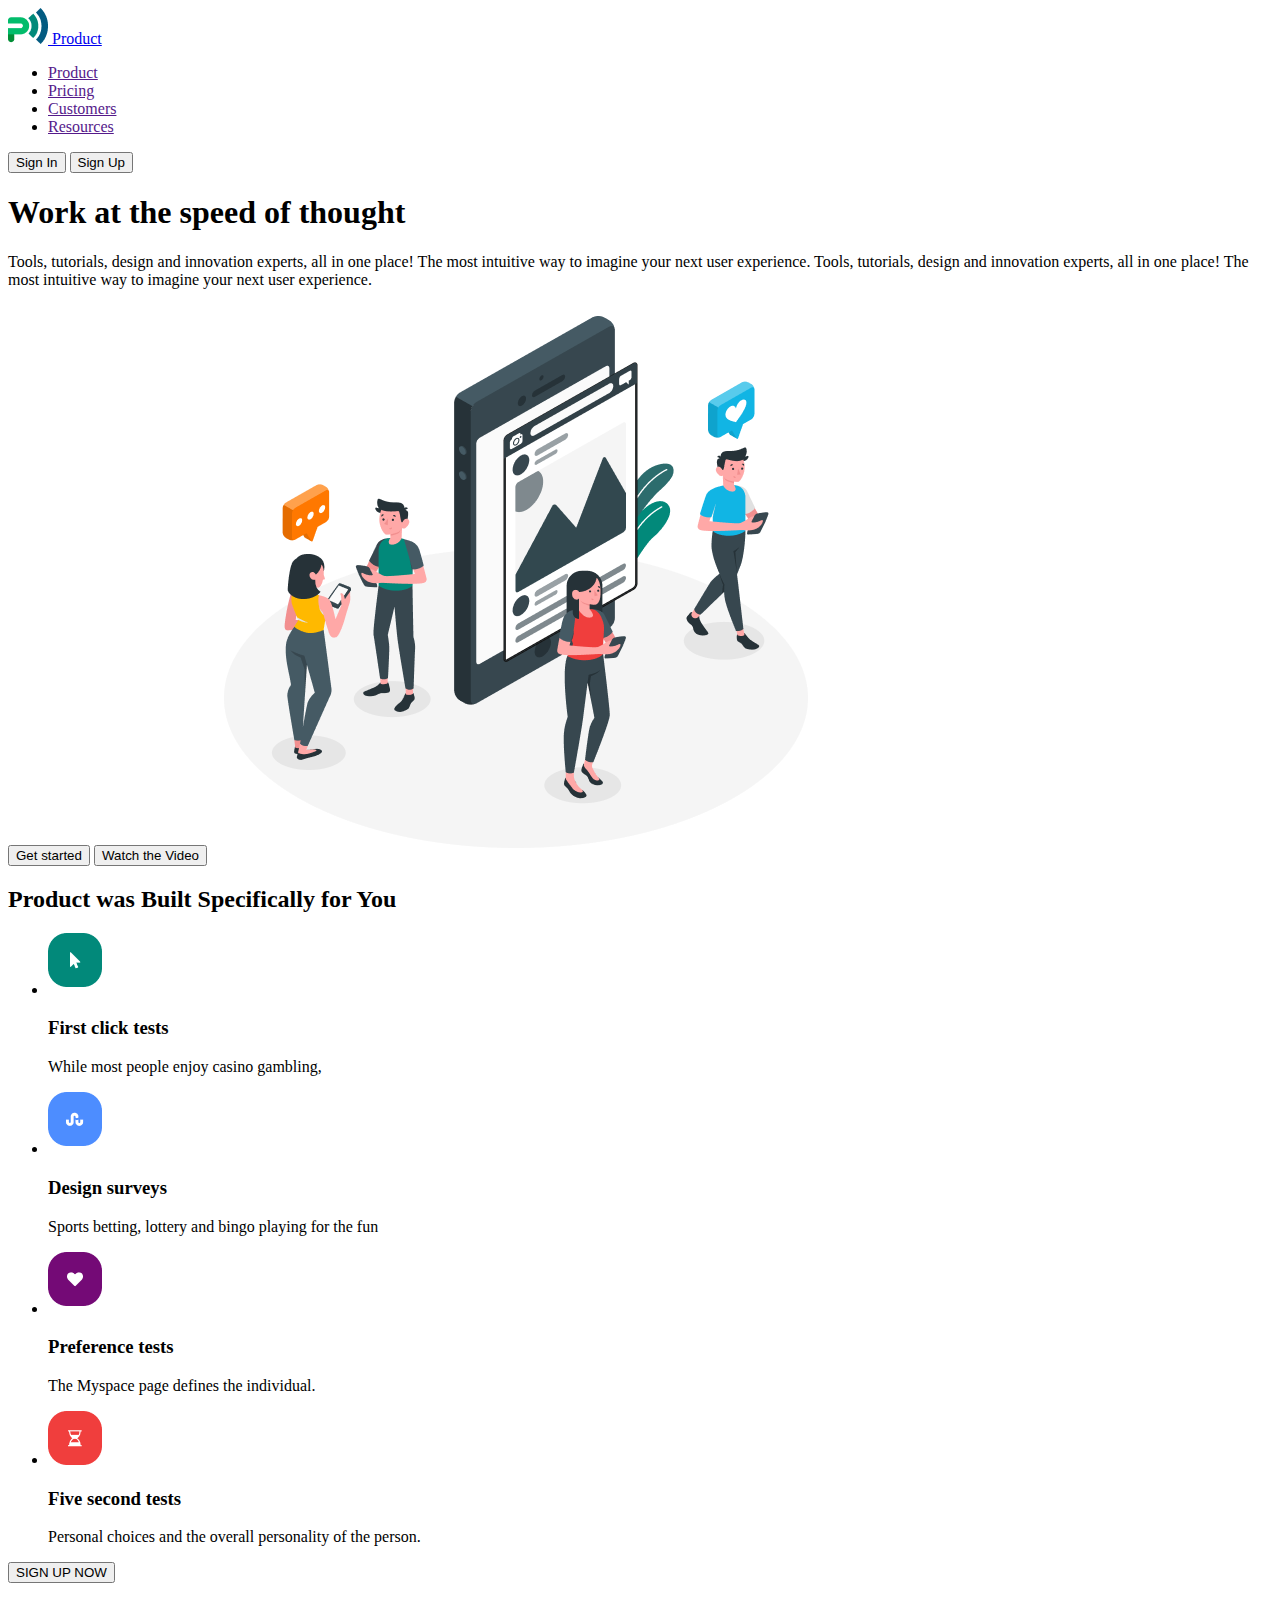
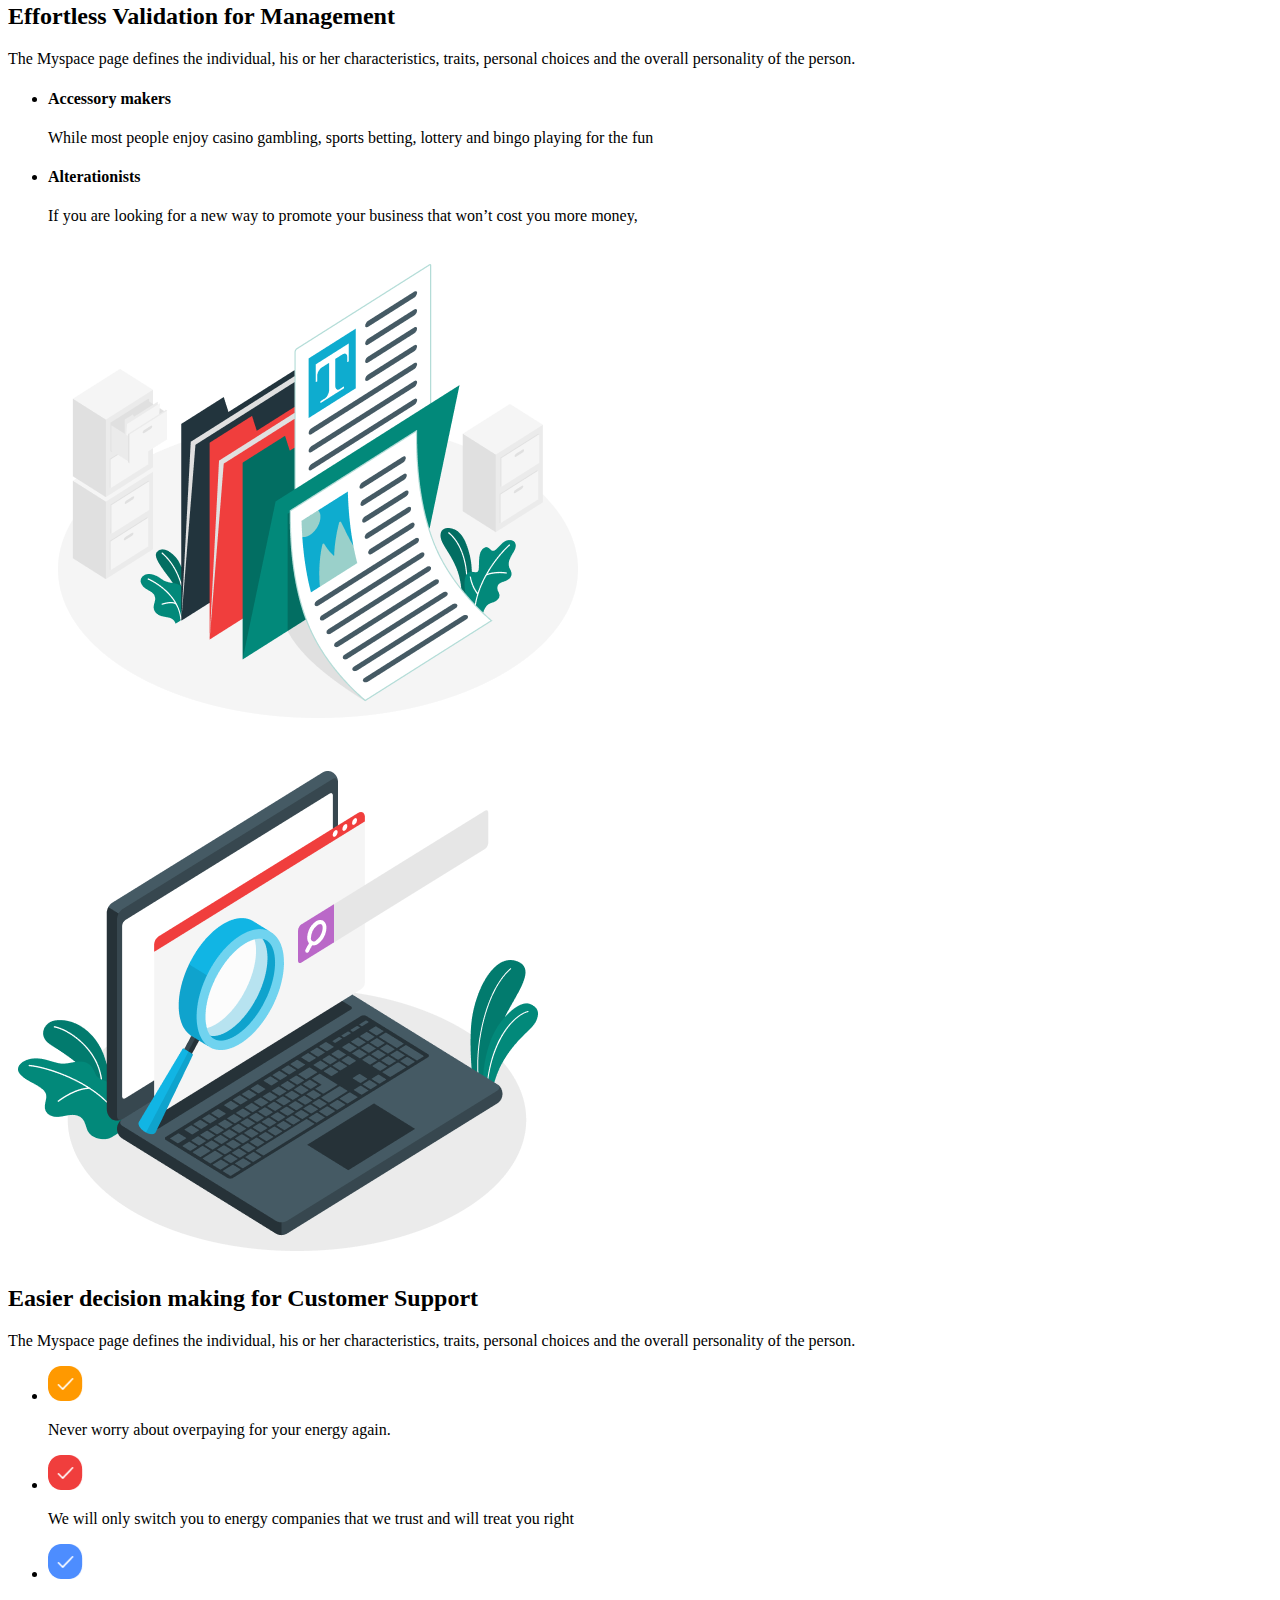
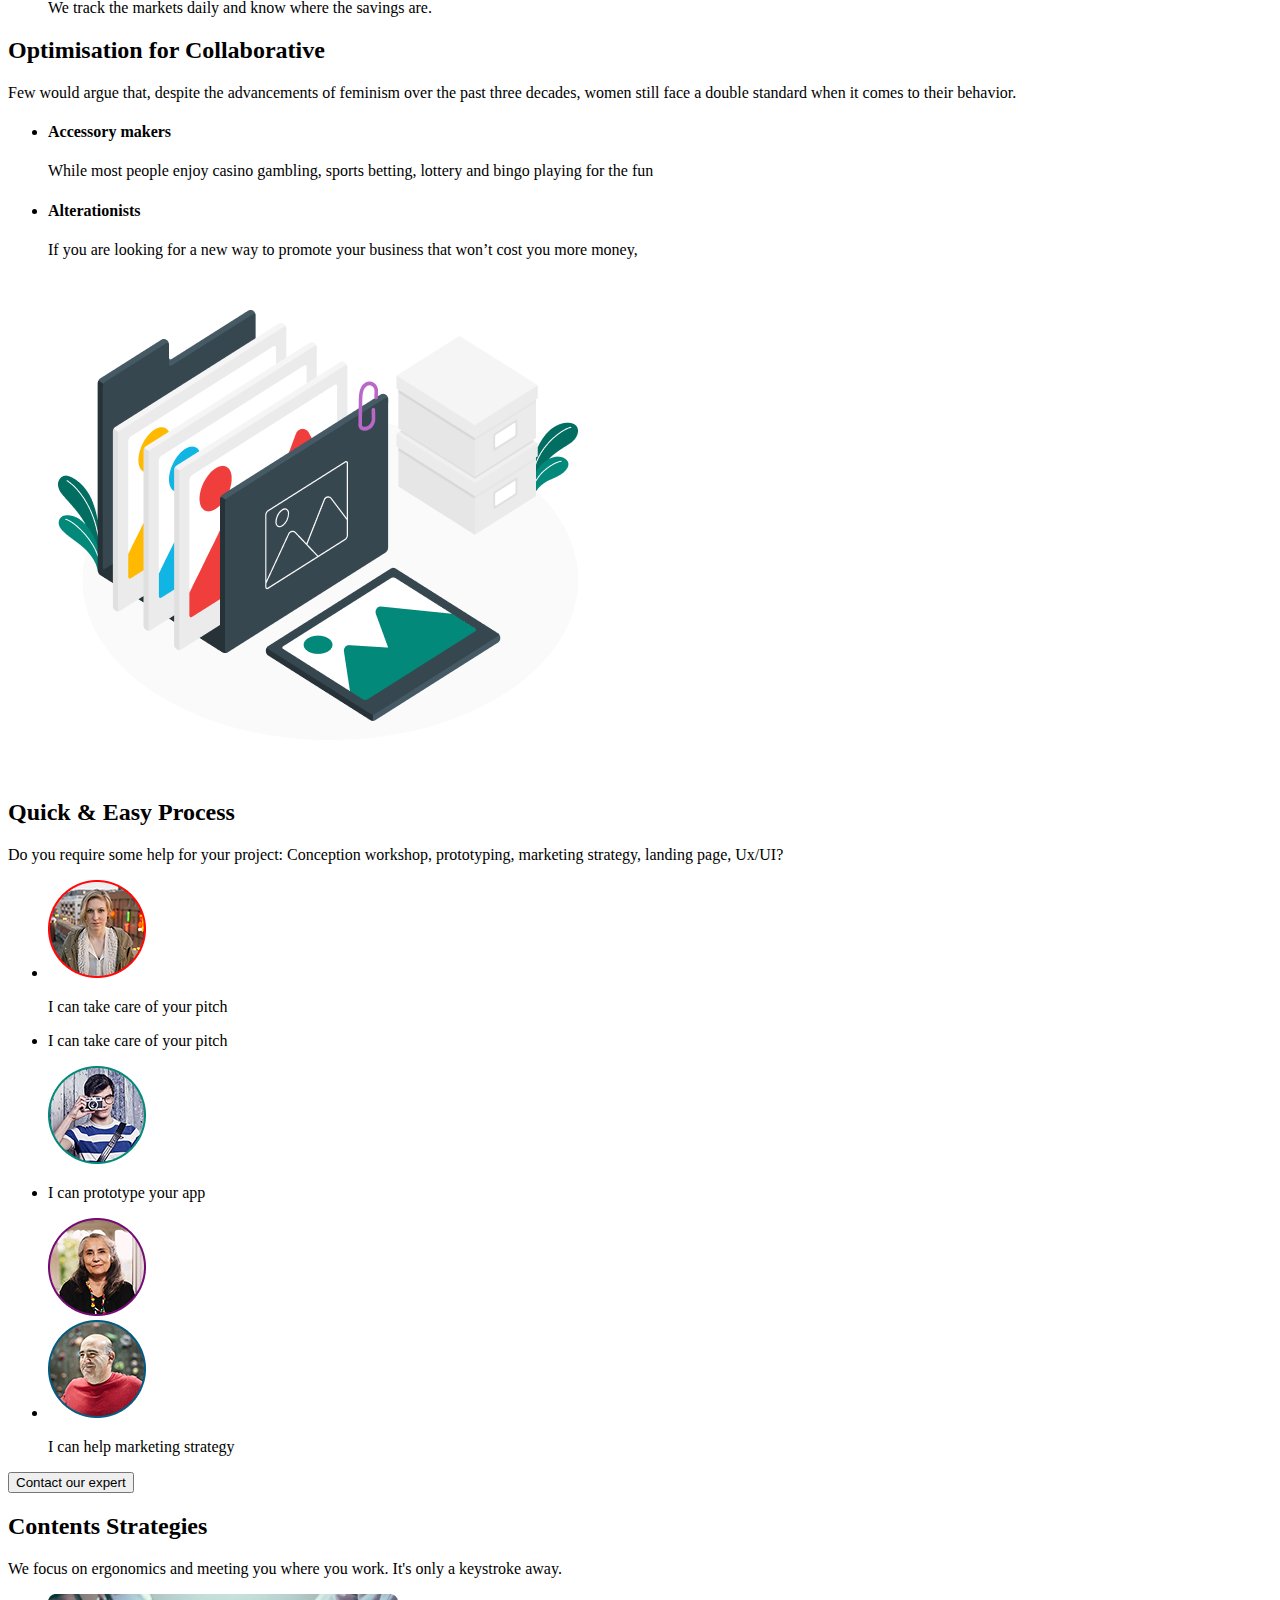
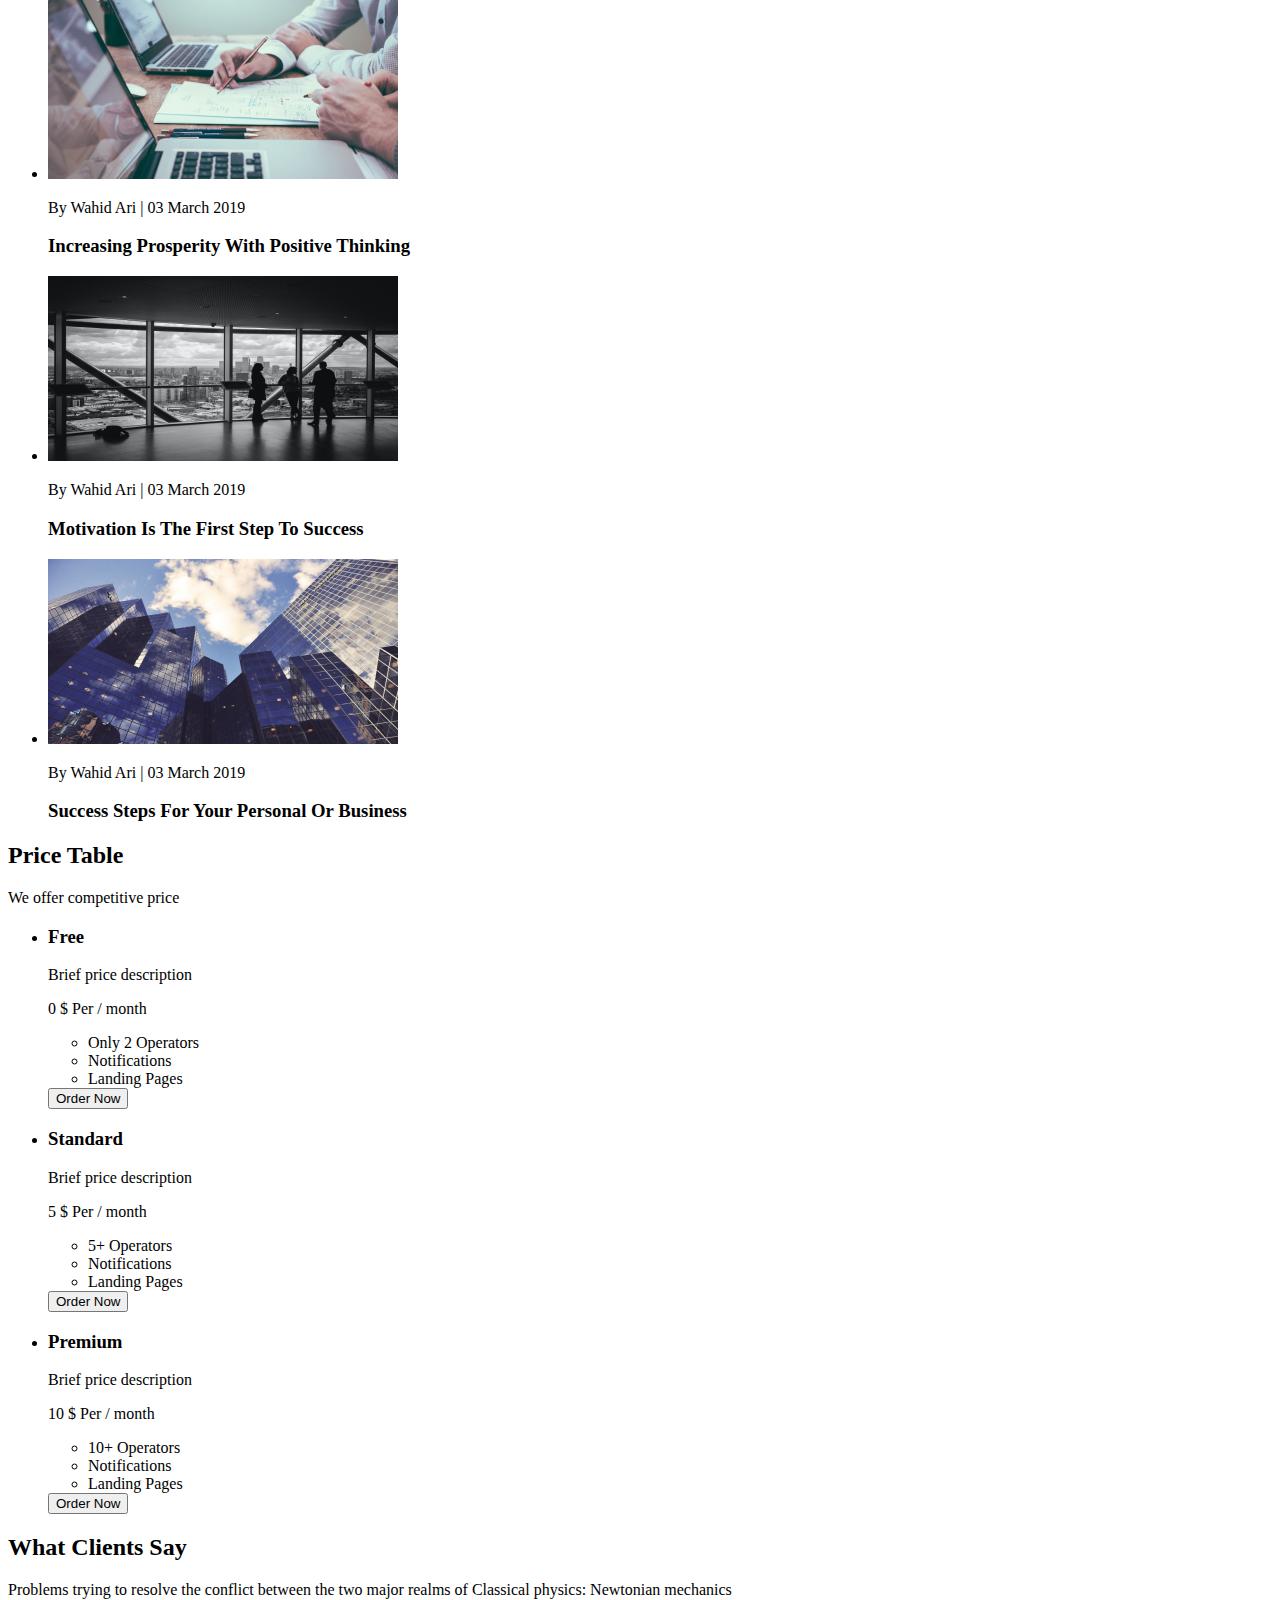
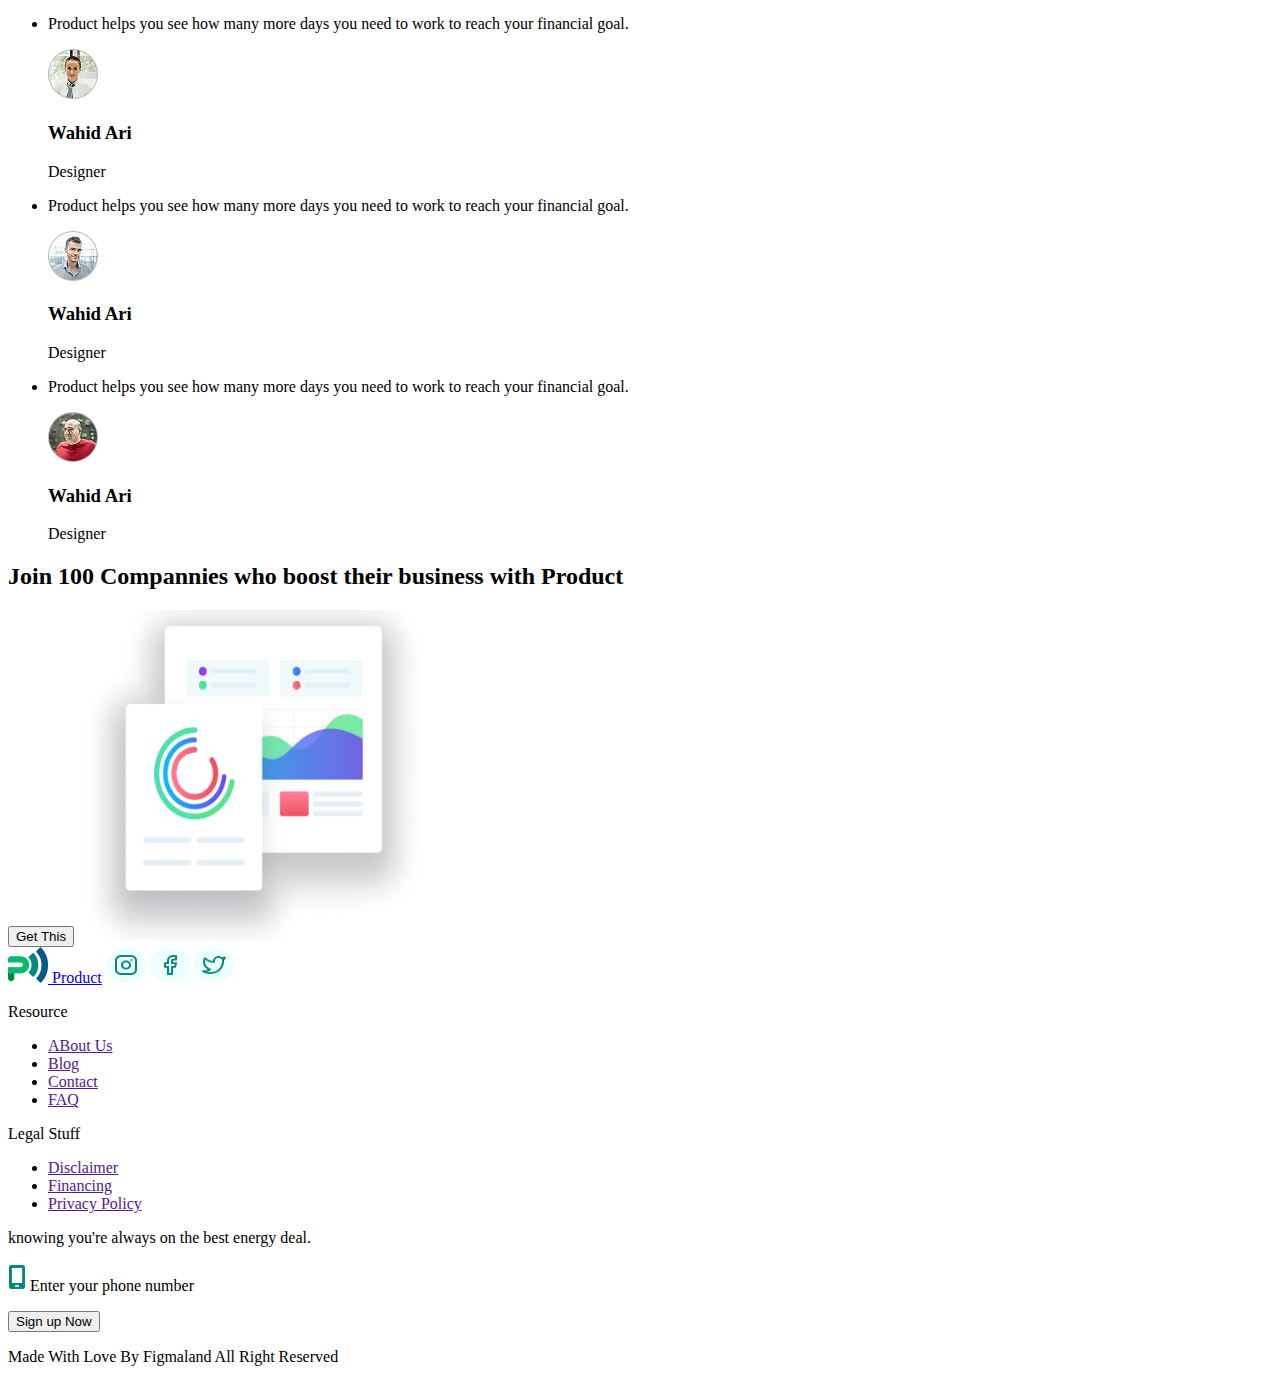
==== index.html @ 9a640f2f "made first version of the first page" ====
<!DOCTYPE html>
<html lang="en">
  <head>
    <meta charset="UTF-8" />
    <meta name="viewport" content="width=device-width, initial-scale=1.0" />
    <title>Product</title>
  </head>
  <body>
    <header>
      <a href="./index.html"
        ><img src="./images/logo.png" alt="Logo" width="40" height="36" />
        Product</a
      >
      <nav>
        <ul>
          <li>
            <a href="">Product</a>
          </li>
          <li>
            <a href="">Pricing</a>
          </li>
          <li>
            <a href="">Customers</a>
          </li>
          <li>
            <a href="">Resources</a>
          </li>
        </ul>
      </nav>
      <button type="button">Sign In</button>
      <button type="button">Sign Up</button>
    </header>

    <main>
      <!-- Work at the speed of thought -->
      <section>
        <h1>Work at the speed of thought</h1>
        <p>
          Tools, tutorials, design and innovation experts, all in one place! The
          most intuitive way to imagine your next user experience. Tools,
          tutorials, design and innovation experts, all in one place! The most
          intuitive way to imagine your next user experience.
        </p>
        <button type="button">Get started</button>
        <button>Watch the Video</button>
        <img
          src="./images/hero-img (1).png"
          alt="Four people with their phones"
          width="610"
          height="555"
        />
      </section>

      <!-- Product was Built Specifically for You -->
      <section>
        <h2>Product was Built Specifically for You</h2>
        <ul>
          <li>
            <img src="./images/mark-1.png" alt="Cursor icon" width="54" />
            <h3>First click tests</h3>
            <p>While most people enjoy casino gambling,</p>
          </li>
          <li>
            <img src="./images/mark-2.png" alt="Wave icon" width="54" />
            <h3>Design surveys</h3>
            <p>Sports betting, lottery and bingo playing for the fun</p>
          </li>
          <li>
            <img src="./images/mark-3.png" alt="Heart icon" width="54" />
            <h3>Preference tests</h3>
            <p>The Myspace page defines the individual.</p>
          </li>
          <li>
            <img src="./images/mark-4.png" alt="Hourglass icon" width="54" />
            <h3>Five second tests</h3>
            <p>Personal choices and the overall personality of the person.</p>
          </li>
        </ul>
        <button type="button">SIGN UP NOW</button>
      </section>

      <!-- (Block desription) -->
      <section>
        <h2>Effortless Validation for Management</h2>
        <p>
          The Myspace page defines the individual, his or her characteristics,
          traits, personal choices and the overall personality of the person.
        </p>
        <ul>
          <li>
            <h4>Accessory makers</h4>
            <p>
              While most people enjoy casino gambling, sports betting, lottery
              and bingo playing for the fun
            </p>
          </li>
          <li>
            <h4>Alterationists</h4>
            <p>
              If you are looking for a new way to promote your business that
              won’t cost you more money,
            </p>
            <img
              src="./images/management-img.png"
              alt="Folders"
              width="540"
              height="500"
            />
          </li>
        </ul>
        <img
          src="./images/support-img.png"
          alt="Laptop"
          width="540"
          height="500"
        />
        <h2>Easier decision making for Customer Support</h2>
        <p>
          The Myspace page defines the individual, his or her characteristics,
          traits, personal choices and the overall personality of the person.
        </p>
        <ul>
          <li>
            <img
              src="./images/icon-1.png"
              alt="Mark with jellow background"
              width="35"
              height="35"
            />
            <p>Never worry about overpaying for your energy again.</p>
          </li>
          <li>
            <img
              src="./images/icon-2.png"
              alt="Mark with red background"
              width="35"
              height="35"
            />
            <p>
              We will only switch you to energy companies that we trust and will
              treat you right
            </p>
          </li>
          <li>
            <img
              src="./images/icon-3.png"
              alt="Mark with blue background"
              width="35"
              height="35"
            />
            <p>We track the markets daily and know where the savings are.</p>
          </li>
        </ul>
        <h2>Optimisation for Collaborative</h2>
        <p>
          Few would argue that, despite the advancements of feminism over the
          past three decades, women still face a double standard when it comes
          to their behavior.
        </p>
        <ul>
          <li>
            <h4>Accessory makers</h4>
            <p>
              While most people enjoy casino gambling, sports betting, lottery
              and bingo playing for the fun
            </p>
          </li>
          <li>
            <h4>Alterationists</h4>
            <p>
              If you are looking for a new way to promote your business that
              won’t cost you more money,
            </p>
            <img
              src="./images/collaboration-img.png"
              alt="Folder"
              width="540"
              height="500"
            />
          </li>
        </ul>
      </section>

      <!-- Quick & Easy Process -->
      <section>
        <h2>Quick & Easy Process</h2>
        <p>
          Do you require some help for your project: Conception workshop,
          prototyping, marketing strategy, landing page, Ux/UI?
        </p>
        <ul>
          <li>
            <img
              src="./images/avatar-1.png"
              alt="Expert 1"
              width="98"
              height="98"
            />
            <p>I can take care of your pitch</p>
          </li>
          <li>
            <p>I can take care of your pitch</p>
            <img
              src="./images/avatar-2.png"
              alt="Expert 2"
              width="98"
              height="98"
            />
          </li>
          <li>
            <p>I can prototype your app</p>
            <img
              src="./images/avatar-3.png"
              alt="Expert 3"
              width="98"
              height="98"
            />
          </li>
          <li>
            <img
              src="./images/avatar-4.png"
              alt="Expert 4"
              width="98"
              height="98"
            />
            <p>I can help marketing strategy</p>
          </li>
        </ul>
        <button type="button">Contact our expert</button>
      </section>

      <!-- Contents Strategies -->
      <section>
        <h2>Contents Strategies</h2>
        <p>
          We focus on ergonomics and meeting you where you work. It's only a
          keystroke away.
        </p>
        <ul>
          <li>
            <img
              src="./images/content-1.jpg"
              alt="Laptop-work"
              width="350"
              height="185"
            />
            <p>By Wahid Ari | 03 March 2019</p>
            <h3>Increasing Prosperity With Positive Thinking</h3>
          </li>
          <li>
            <img
              src="./images/content-2.png"
              alt="Threesome talk in the building with a nice view"
              width="350"
              height="185"
            />
            <p>By Wahid Ari | 03 March 2019</p>
            <h3>Motivation Is The First Step To Success</h3>
          </li>
          <li>
            <img
              src="./images/content-3.png"
              alt="High-rise office-buildings"
              width="350"
              height="185"
            />
            <p>By Wahid Ari | 03 March 2019</p>
            <h3>Success Steps For Your Personal Or Business</h3>
          </li>
        </ul>
      </section>

      <!-- Price Table -->
      <section>
        <h2>Price Table</h2>
        <p>We offer competitive price</p>
        <ul>
          <li>
            <h3>Free</h3>
            <p>Brief price description</p>
            <p>0 $ Per / month</p>
            <ul>
              <li>Only 2 Operators</li>
              <li>Notifications</li>
              <li>Landing Pages</li>
            </ul>
            <button type="button">Order Now</button>
          </li>
          <li>
            <h3>Standard</h3>
            <p>Brief price description</p>
            <p>5 $ Per / month</p>
            <ul>
              <li>5+ Operators</li>
              <li>Notifications</li>
              <li>Landing Pages</li>
            </ul>
            <button type="button">Order Now</button>
          </li>
          <li>
            <h3>Premium</h3>
            <p>Brief price description</p>
            <p>10 $ Per / month</p>
            <ul>
              <li>10+ Operators</li>
              <li>Notifications</li>
              <li>Landing Pages</li>
            </ul>
            <button type="button">Order Now</button>
          </li>
        </ul>
      </section>

      <!-- What Clients Say -->
      <section>
        <h2>What Clients Say</h2>
        <p>
          Problems trying to resolve the conflict between the two major realms
          of Classical physics: Newtonian mechanics
        </p>
        <ul>
          <li>
            <p>
              Product helps you see how many more days you need to work to reach
              your financial goal.
            </p>
            <img
              src="./images/client-1.png"
              alt="Wahid Ari"
              width="50"
              height="50"
            />
            <h3>Wahid Ari</h3>
            <p>Designer</p>
          </li>
          <li>
            <p>
              Product helps you see how many more days you need to work to reach
              your financial goal.
            </p>
            <img
              src="./images/client-2.png"
              alt="Wahid Ari"
              width="50"
              height="50"
            />
            <h3>Wahid Ari</h3>
            <p>Designer</p>
          </li>
          <li>
            <p>
              Product helps you see how many more days you need to work to reach
              your financial goal.
            </p>
            <img
              src="./images/client-3.png"
              alt="Wahid Ari"
              width="50"
              height="50"
            />
            <h3>Wahid Ari</h3>
            <p>Designer</p>
          </li>
        </ul>
      </section>

      <!-- Join 100 Compannies -->
      <section>
        <h2>Join 100 Compannies who boost their business with Product</h2>
        <button type="button">Get This</button>
        <img
          src="./images/screen.png"
          alt="Graphics"
          width="351"
          height="331"
        />
      </section>
    </main>

    <footer>
      <a href="./index.html"
        ><img src="./images/logo.png" alt="Logo" width="40" height="36" />
        Product</a
      >
      <a href=""
        ><img
          src="./images/instagram.png"
          alt="Instagam"
          width="40"
          height="36"
      /></a>
      <a href=""
        ><img src="./images/facebook.png" alt="Facebook" width="40" height="36"
      /></a>
      <a href=""><img src="./images/x.png" alt="X" width="40" height="36" /></a>
      <p>Resource</p>
      <ul>
        <li><a href="">ABout Us</a></li>
        <li><a href="">Blog</a></li>
        <li><a href="">Contact</a></li>
        <li><a href="">FAQ</a></li>
      </ul>
      <p>Legal Stuff</p>
      <ul>
        <li><a href="">Disclaimer</a></li>
        <li><a href="">Financing</a></li>
        <li><a href="">Privacy Policy</a></li>
      </ul>
      <p>knowing you're always on the best energy deal.</p>
      <p>
        <img
          src="./images/phone-icon.png"
          alt="Phone icon"
          width="18"
          height="28"
        />
        Enter your phone number
      </p>
      <button type="button">Sign up Now</button>
      <p>Made With Love By Figmaland All Right Reserved</p>
    </footer>
  </body>
</html>
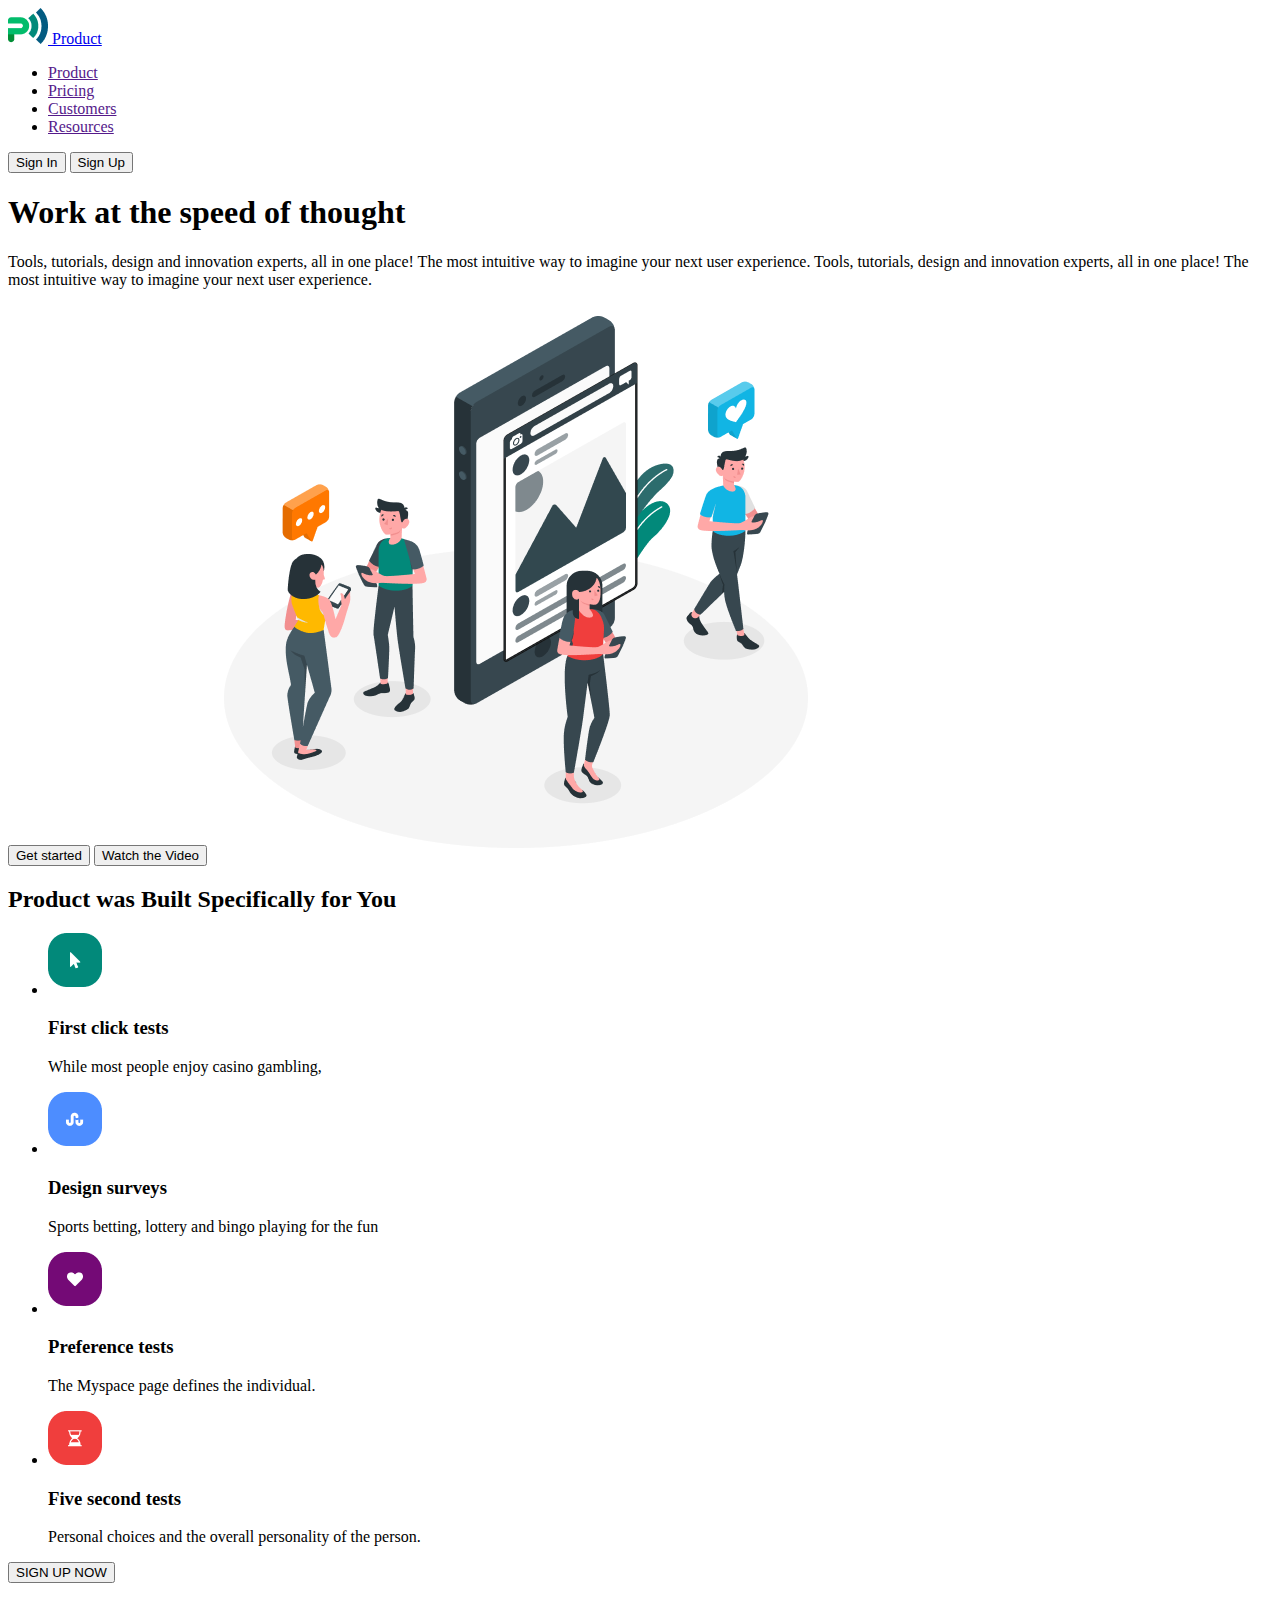
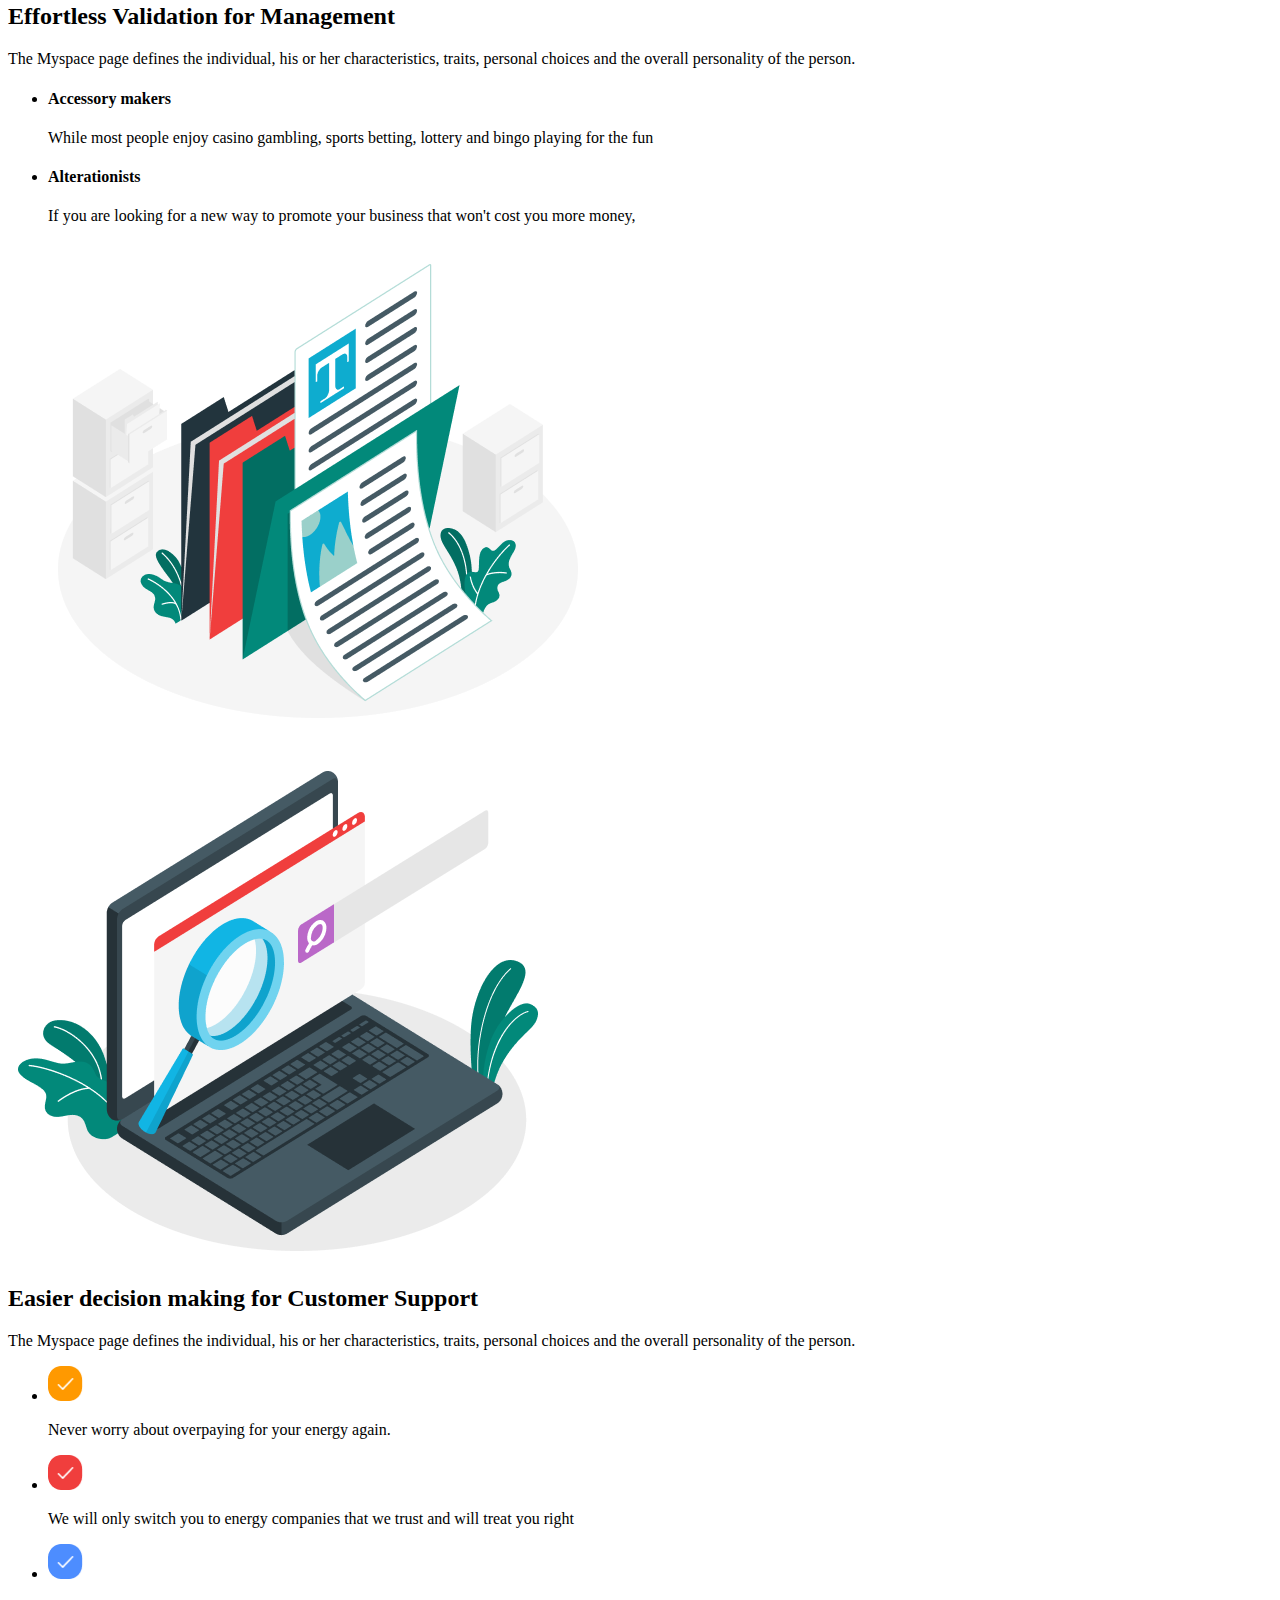
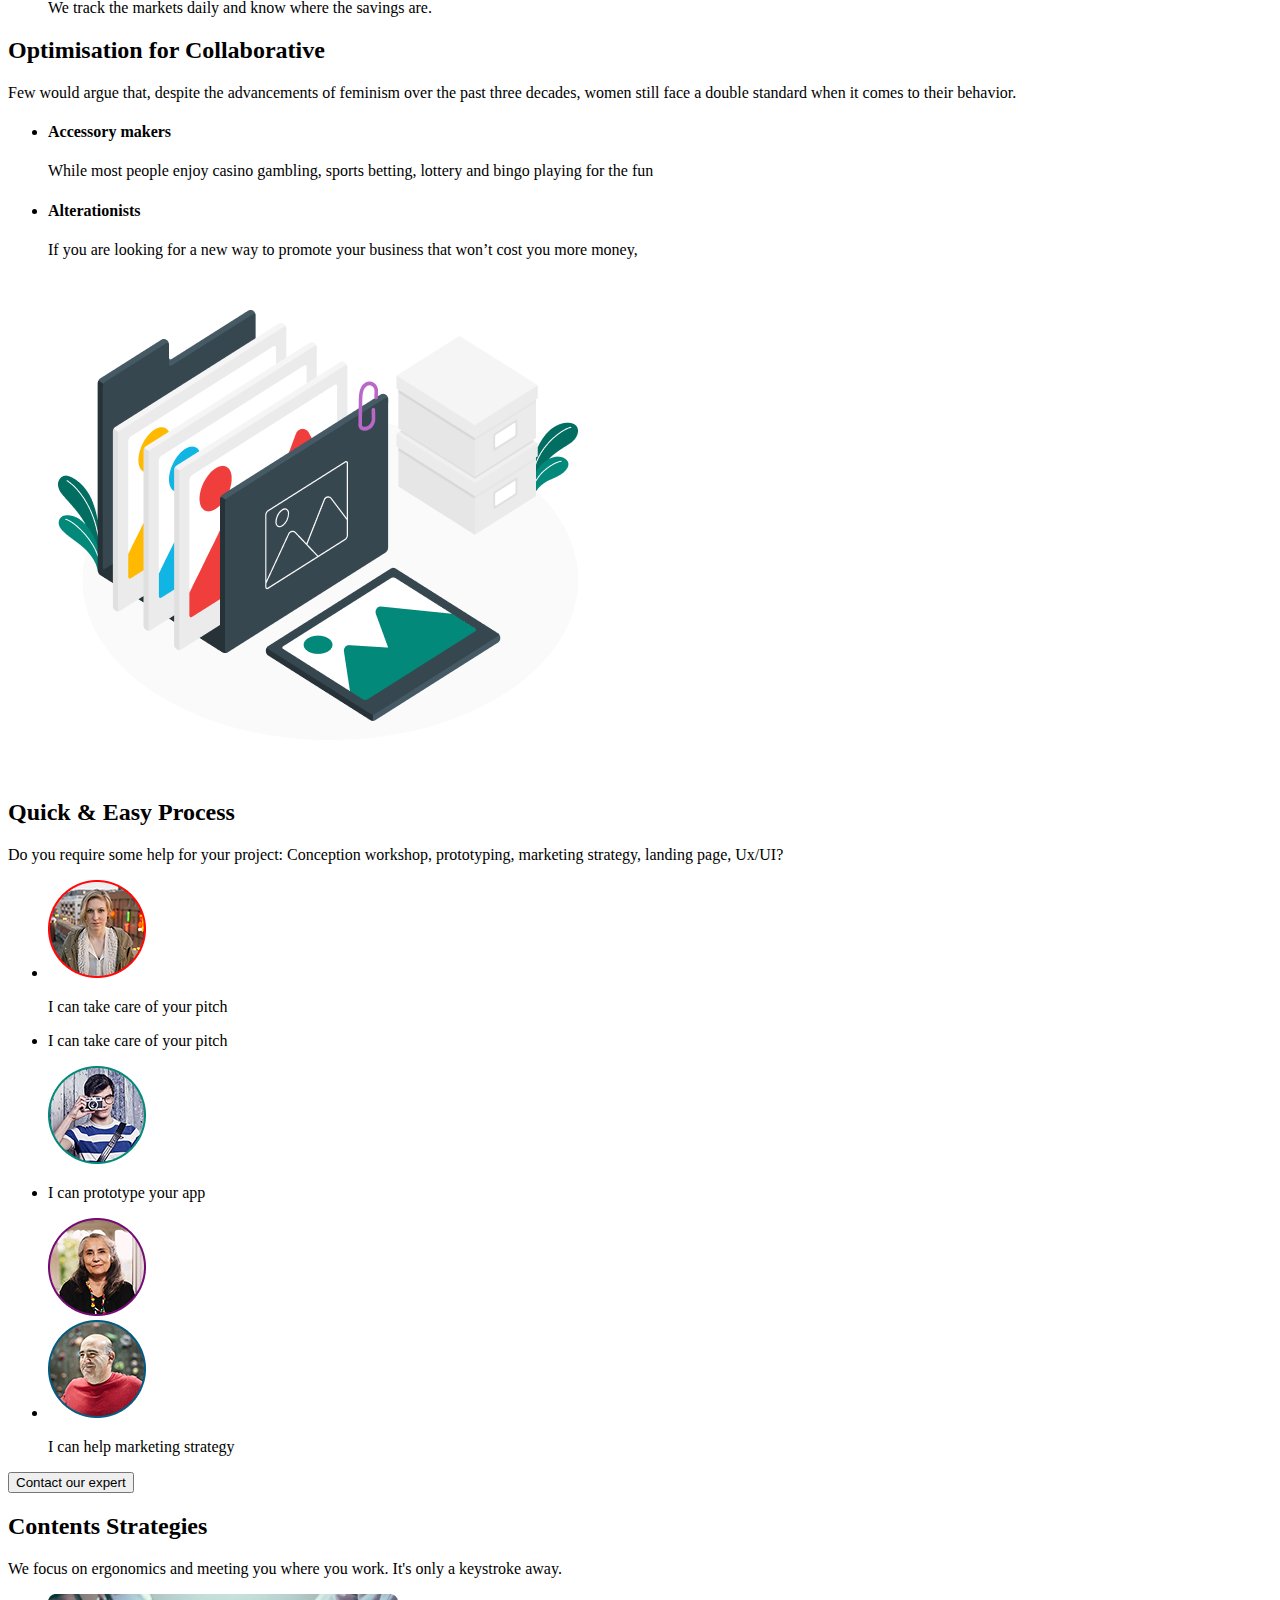
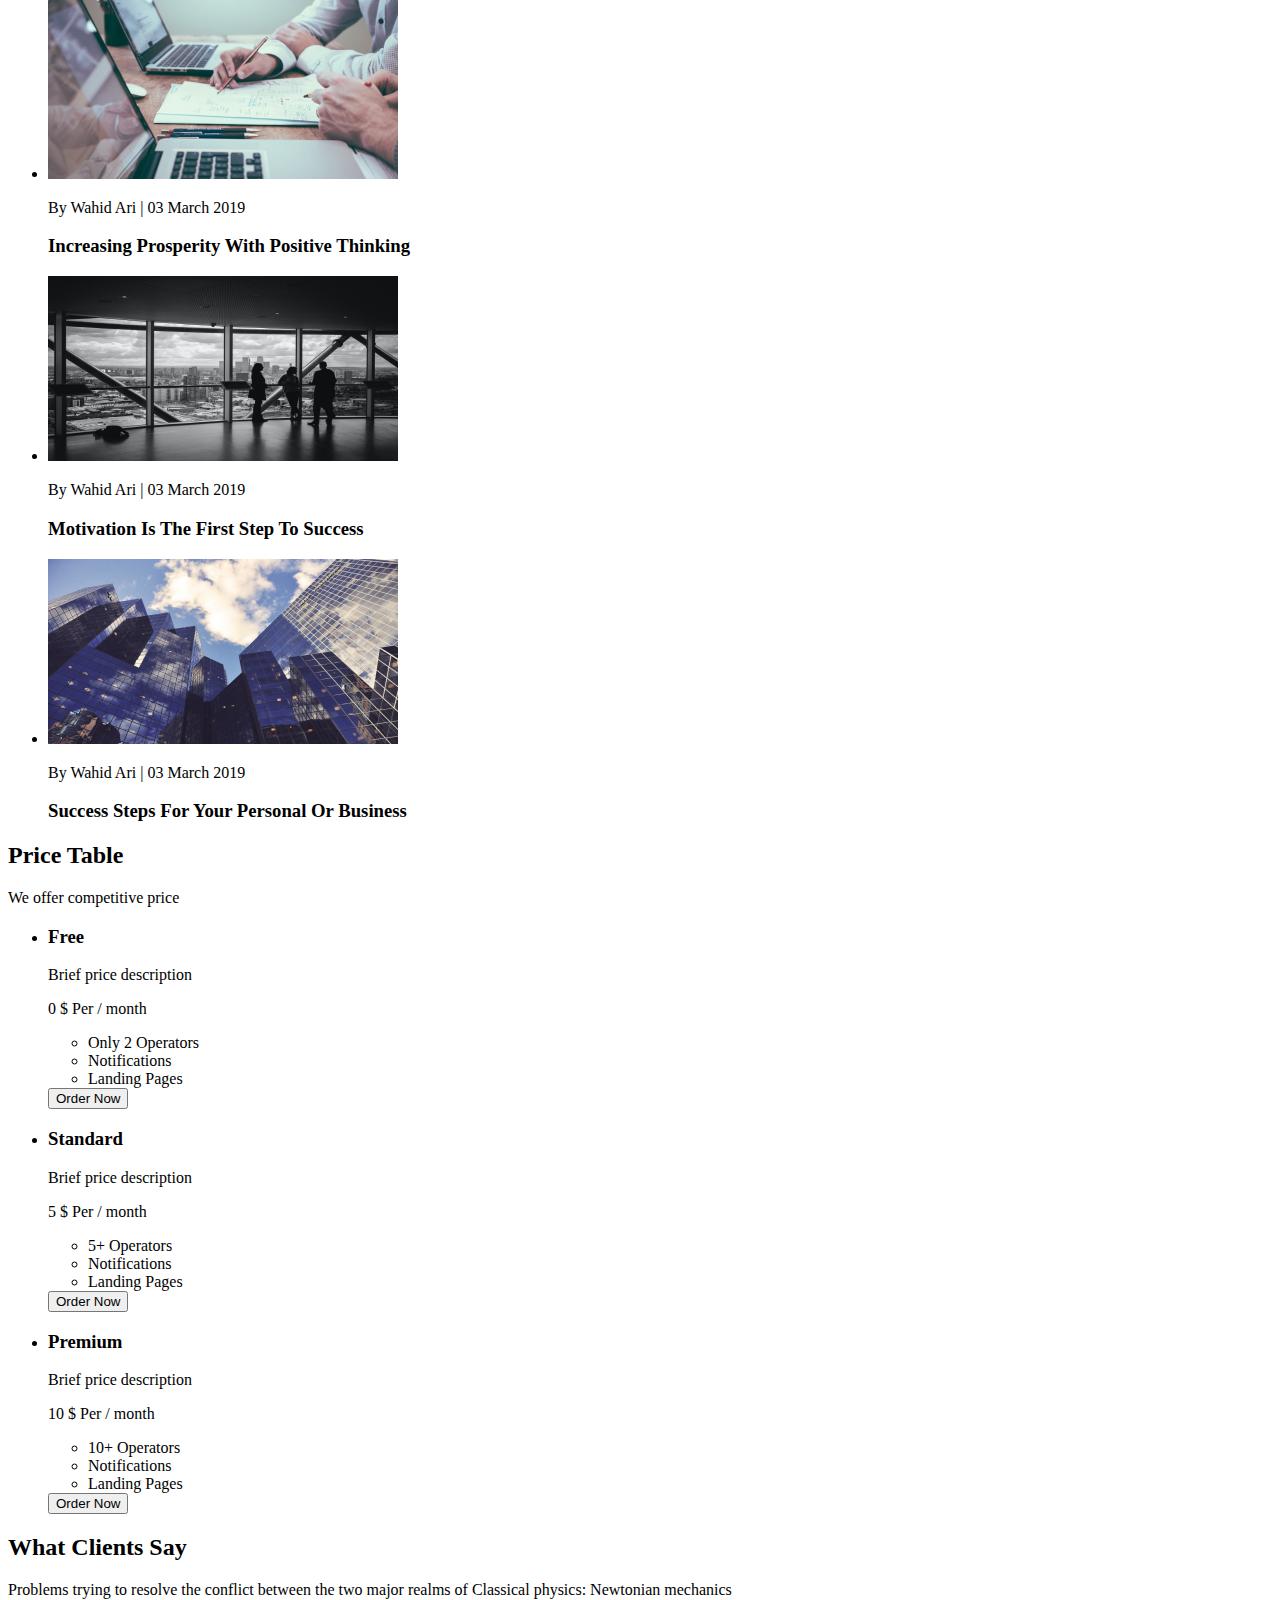
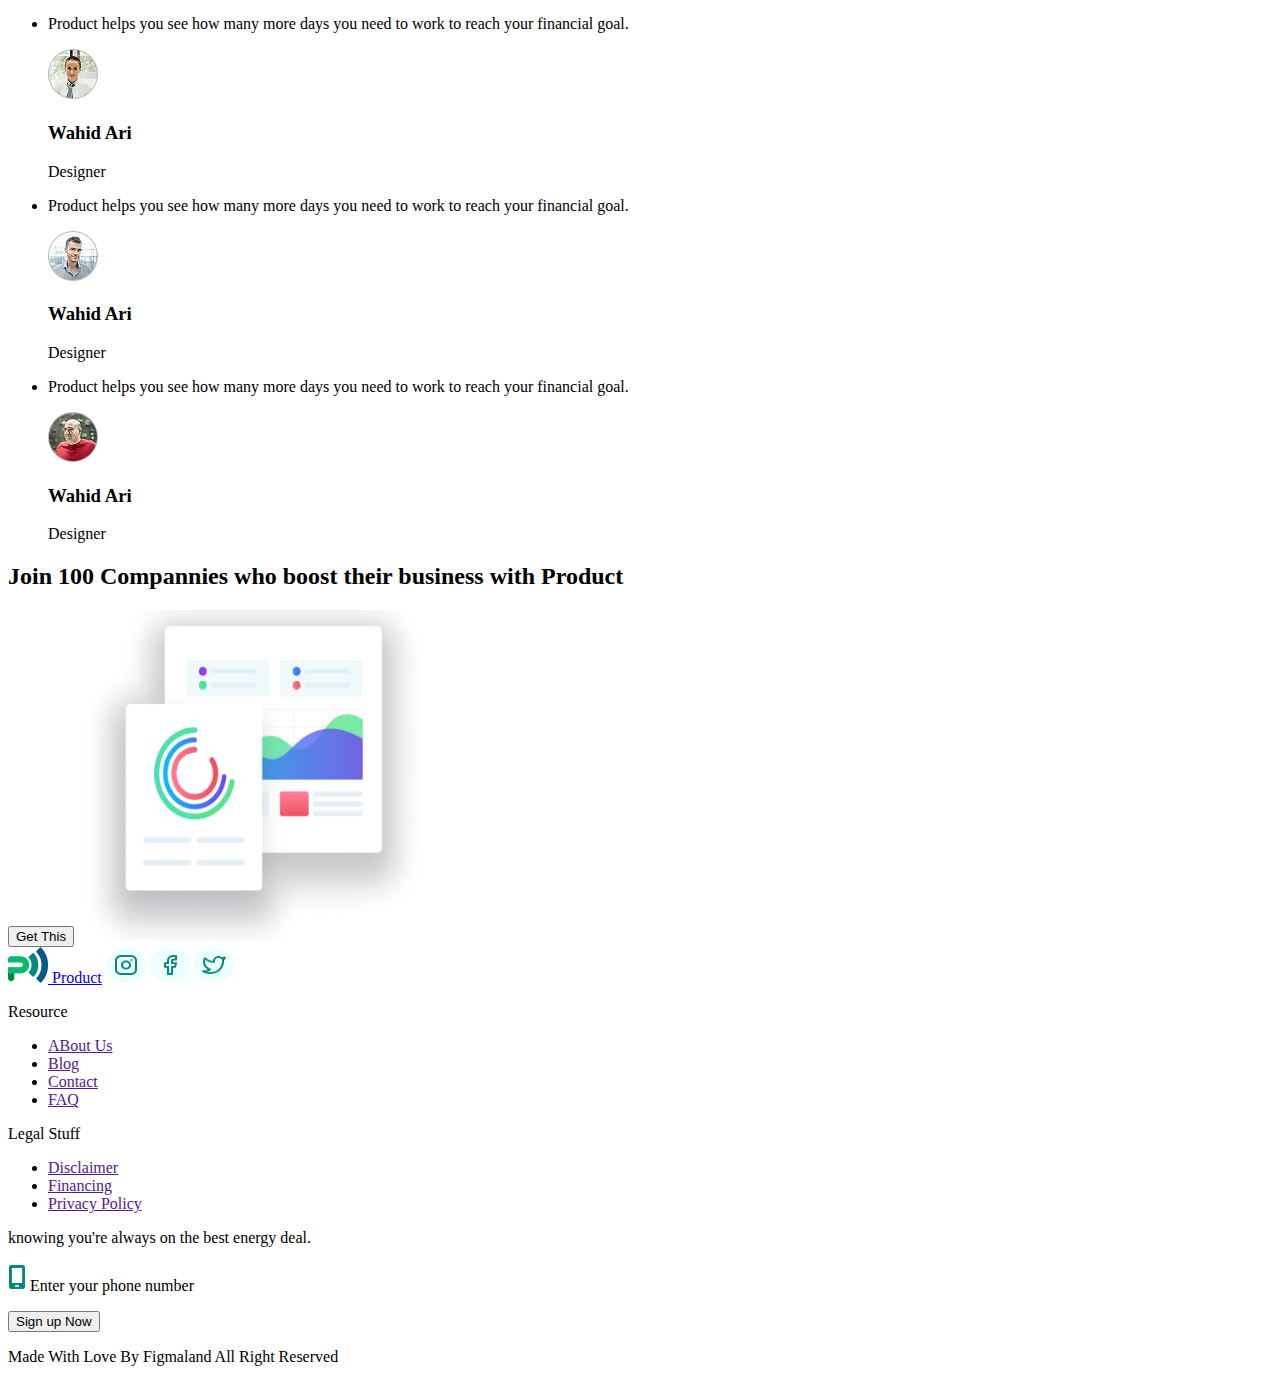
==== commit d67fc377: "made first version of second page" ====
--- a/index.html
+++ b/index.html
@@ -3,7 +3,7 @@
   <head>
     <meta charset="UTF-8" />
     <meta name="viewport" content="width=device-width, initial-scale=1.0" />
-    <title>Product</title>
+    <title>Work at the speed of thought</title>
   </head>
   <body>
     <header>
@@ -98,7 +98,7 @@
             <h4>Alterationists</h4>
             <p>
               If you are looking for a new way to promote your business that
-              won’t cost you more money,
+              won't cost you more money,
             </p>
             <img
               src="./images/management-img.png"
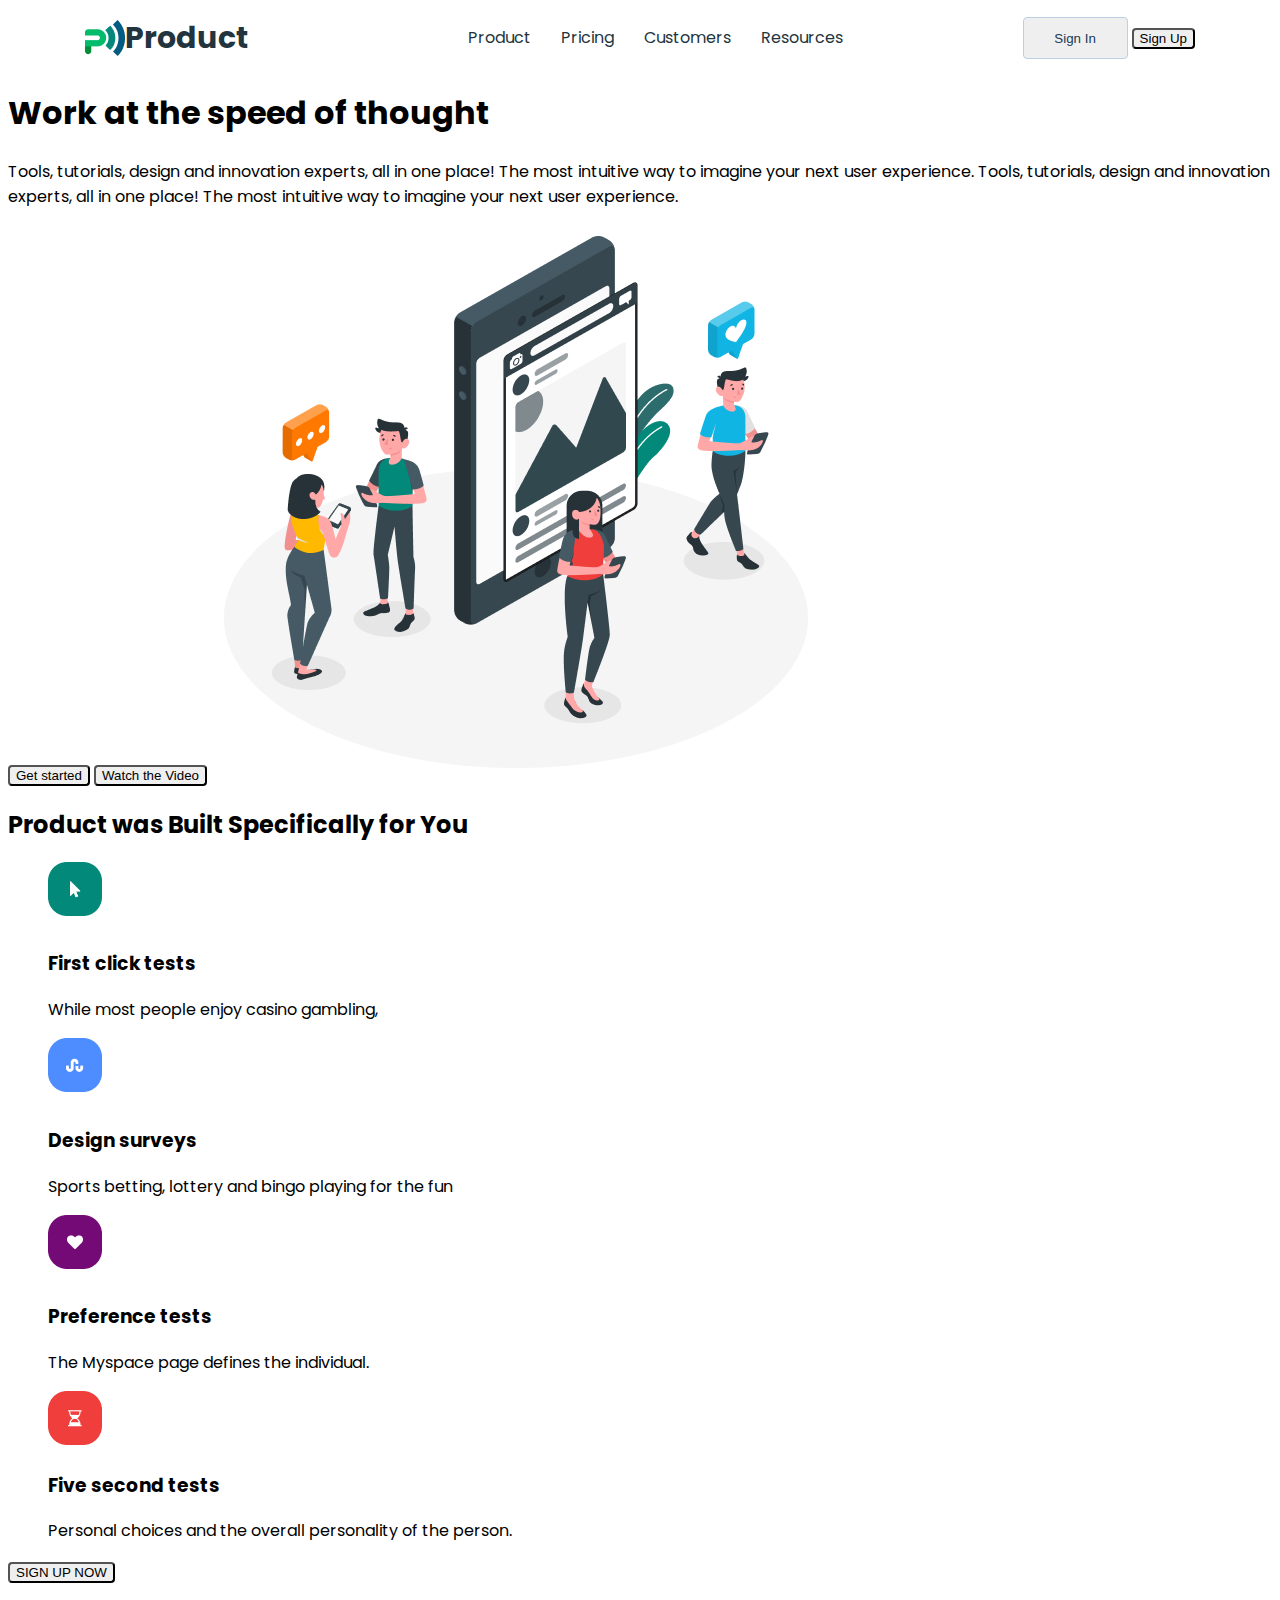
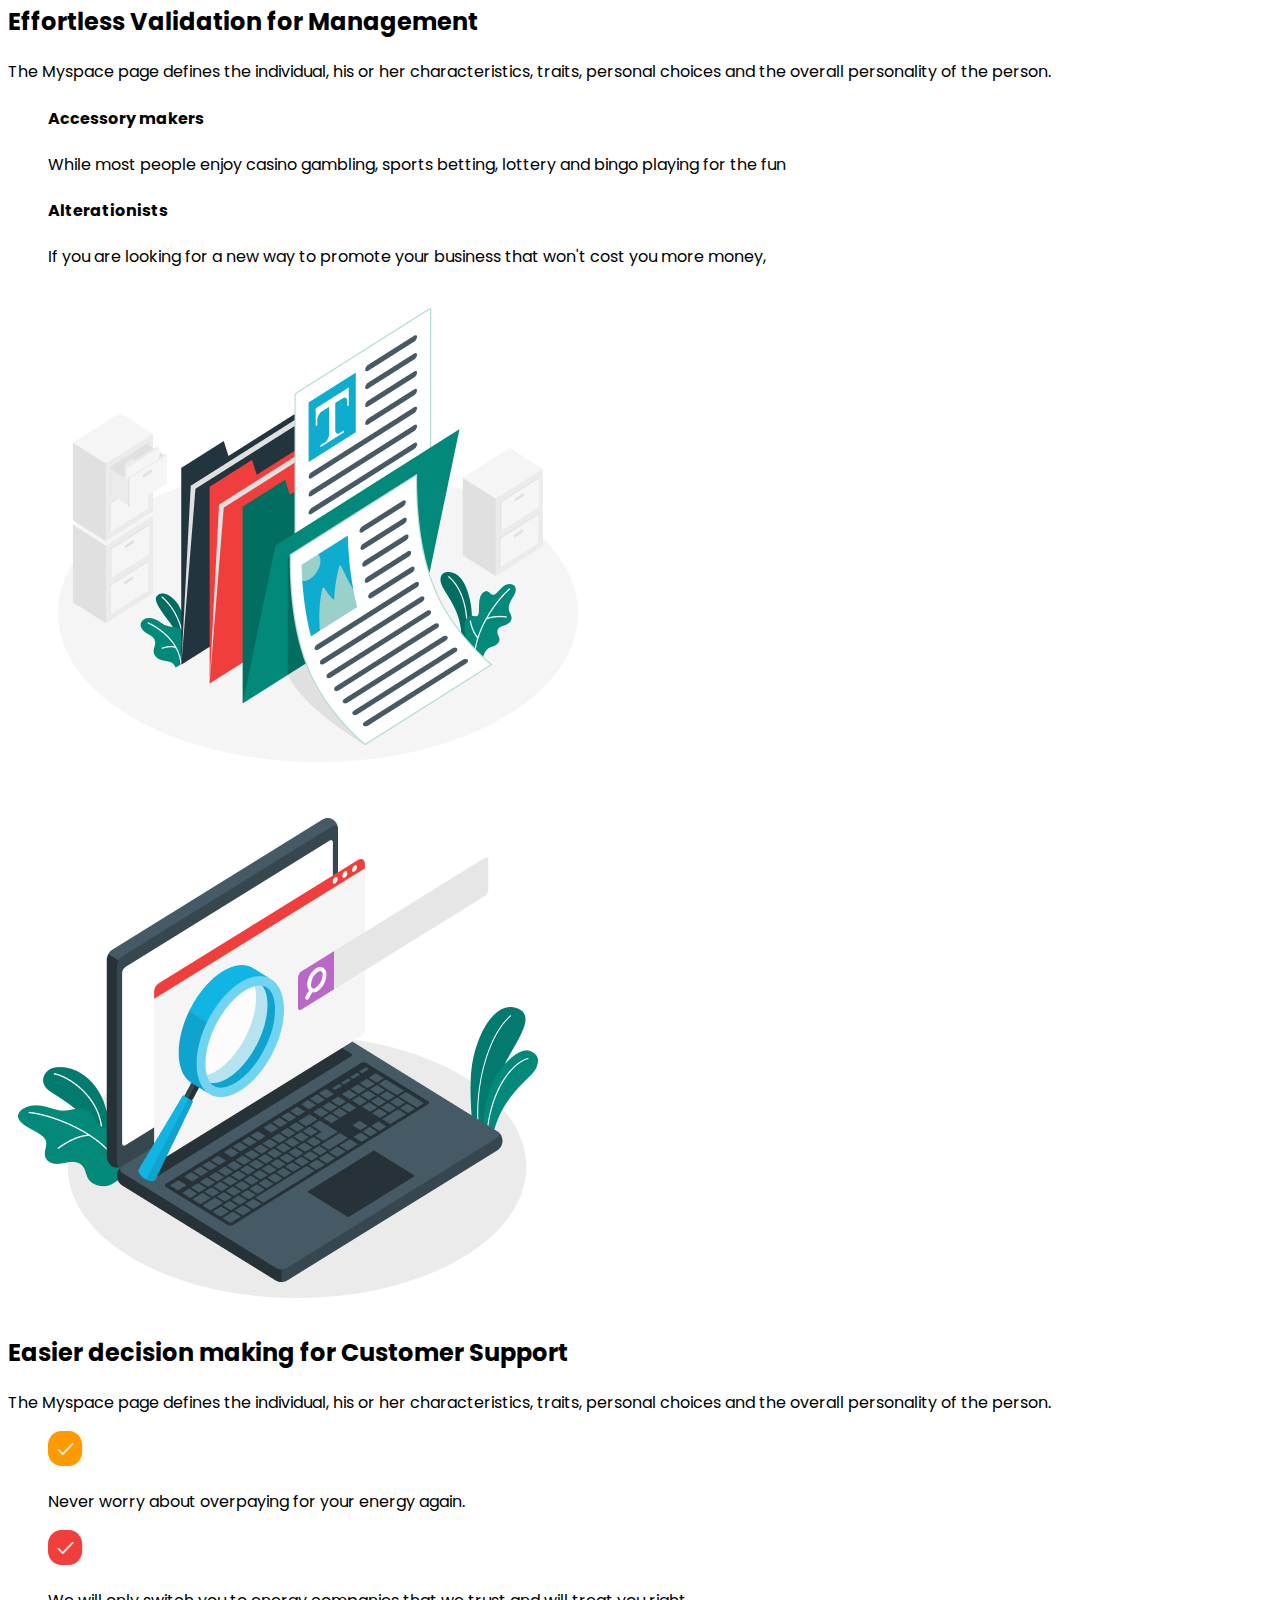
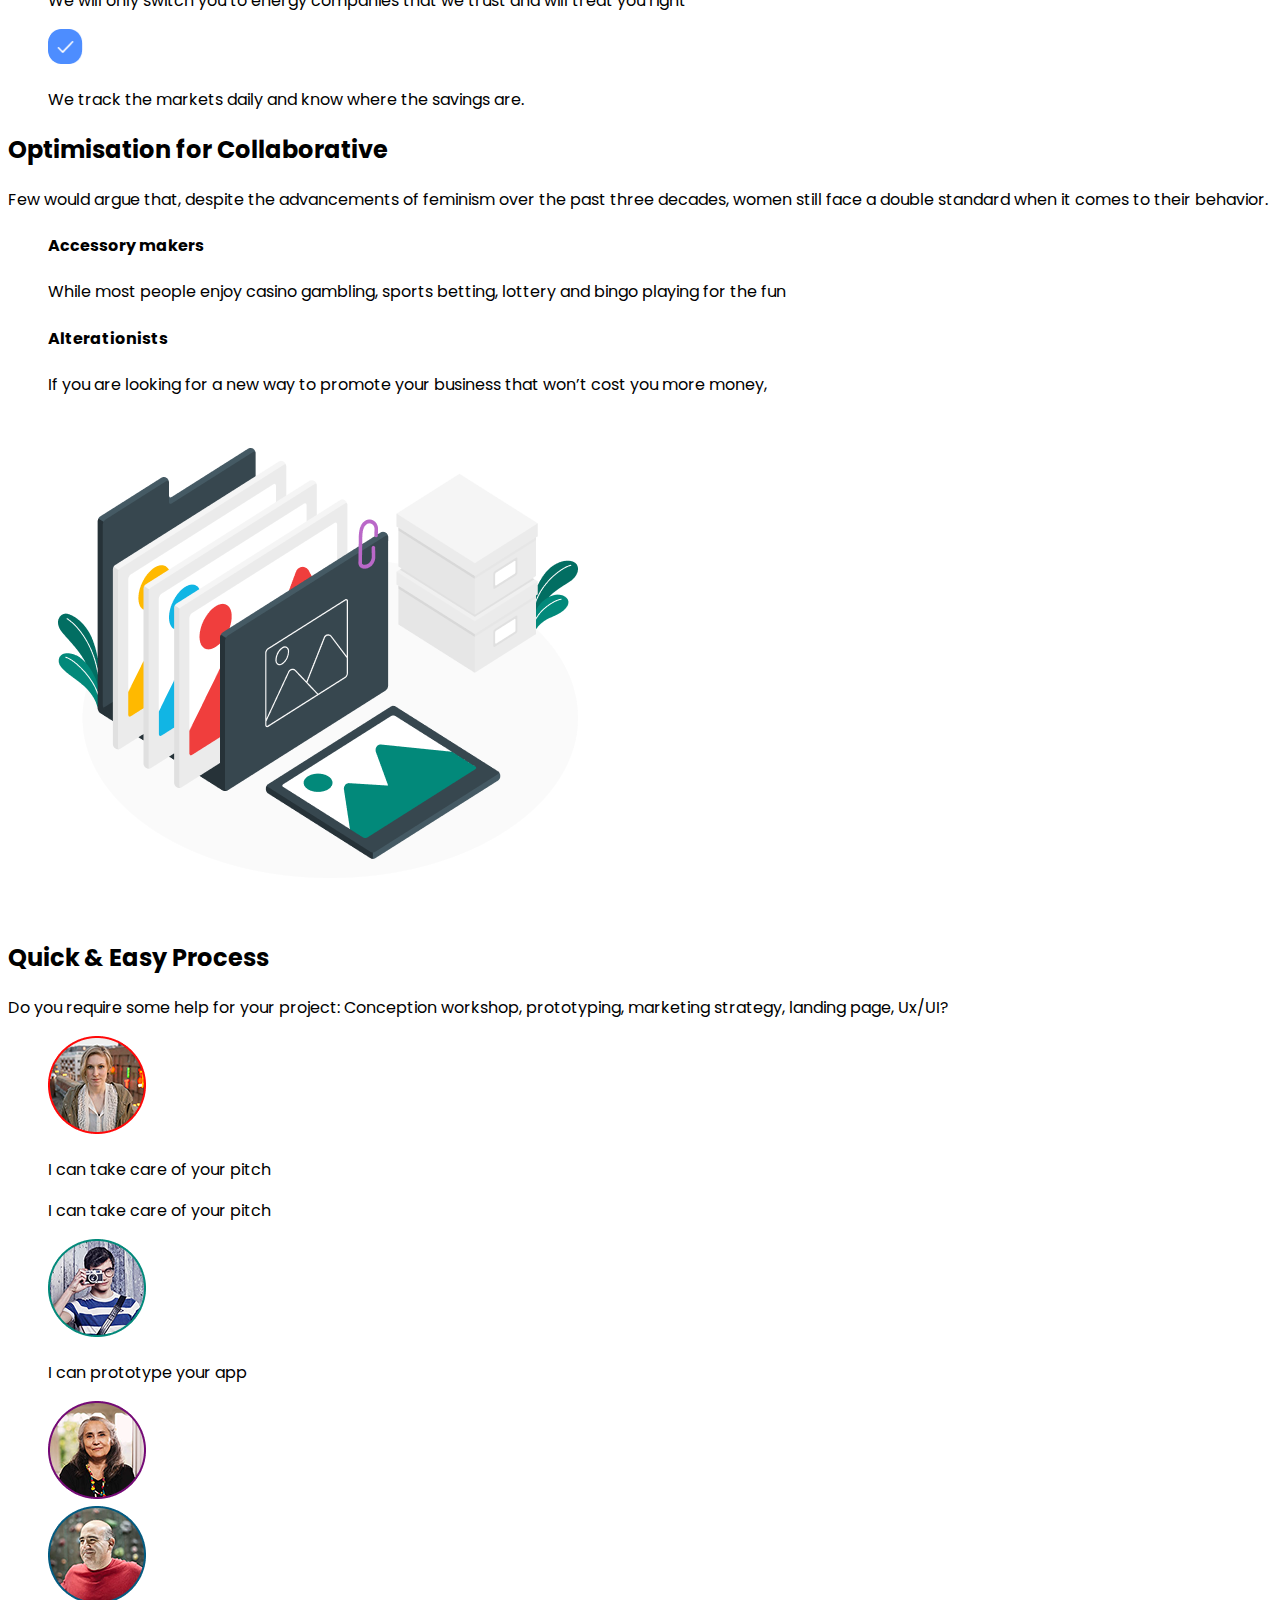
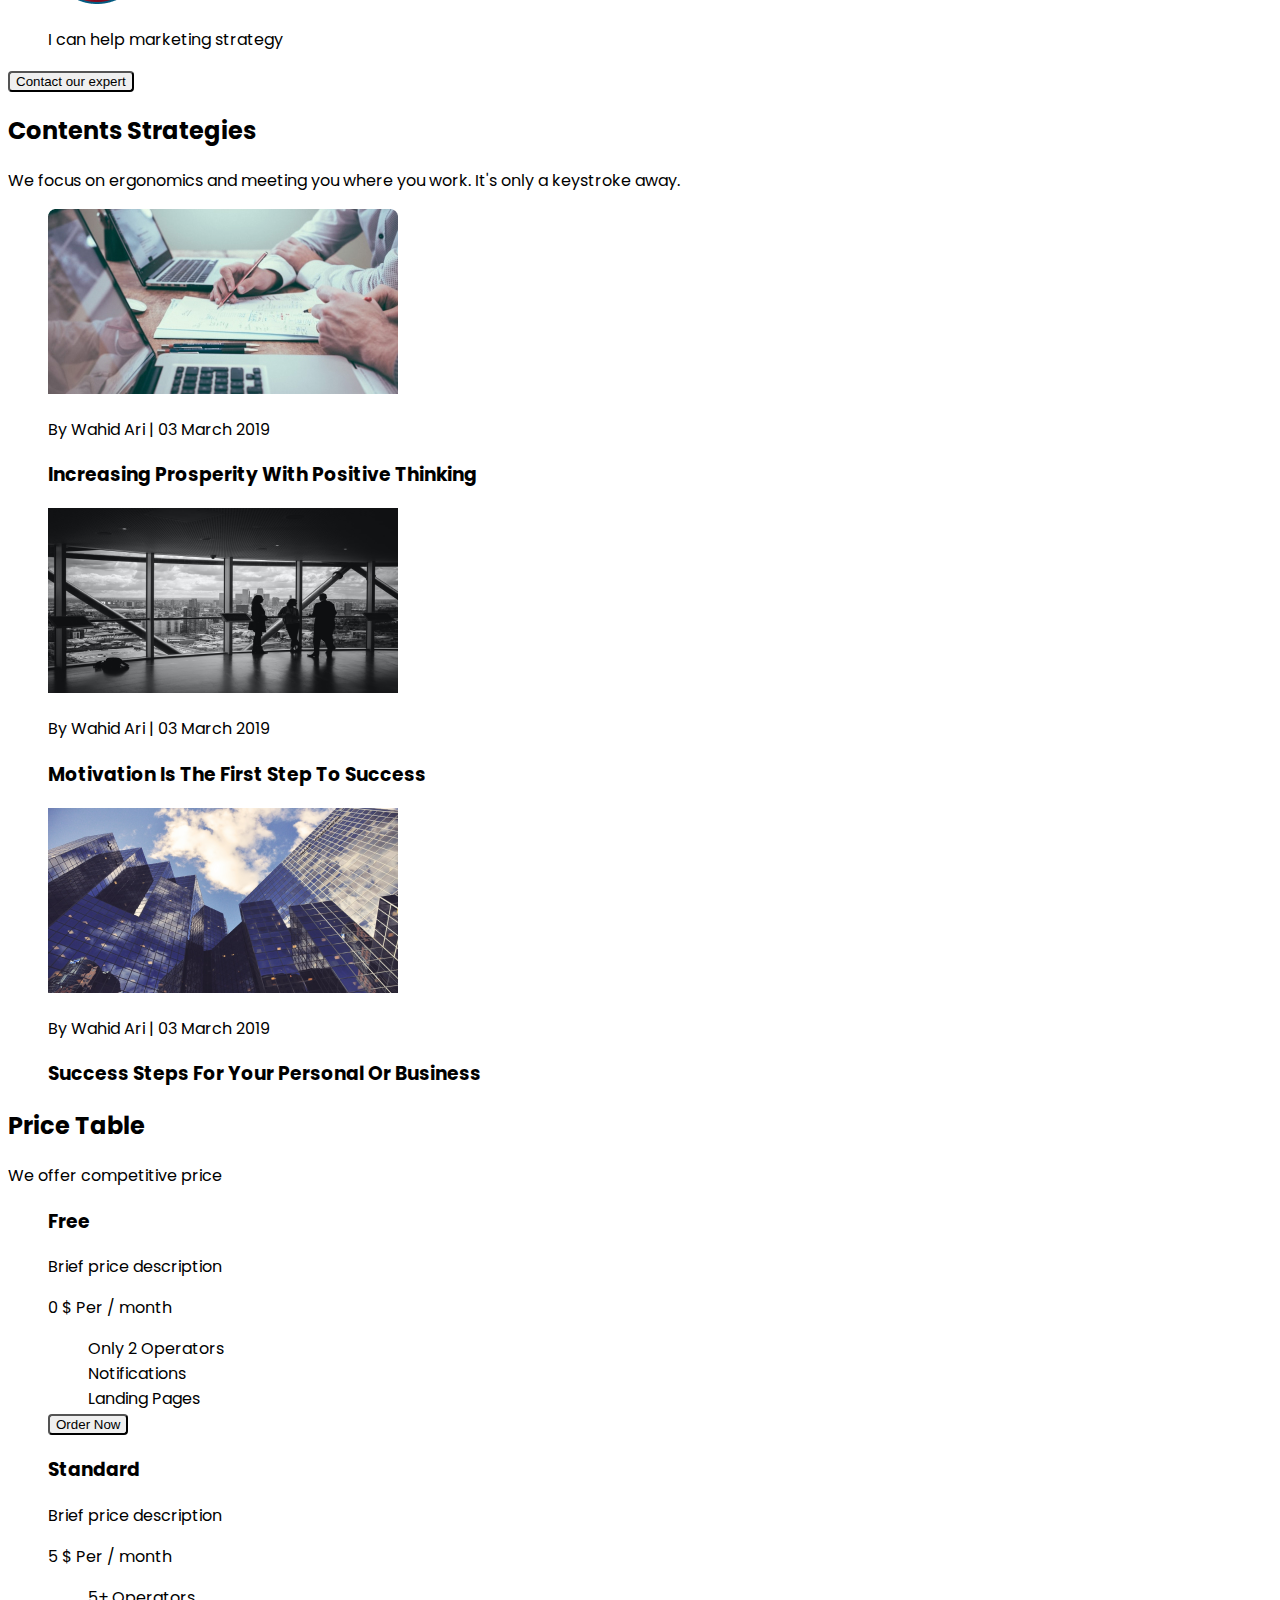
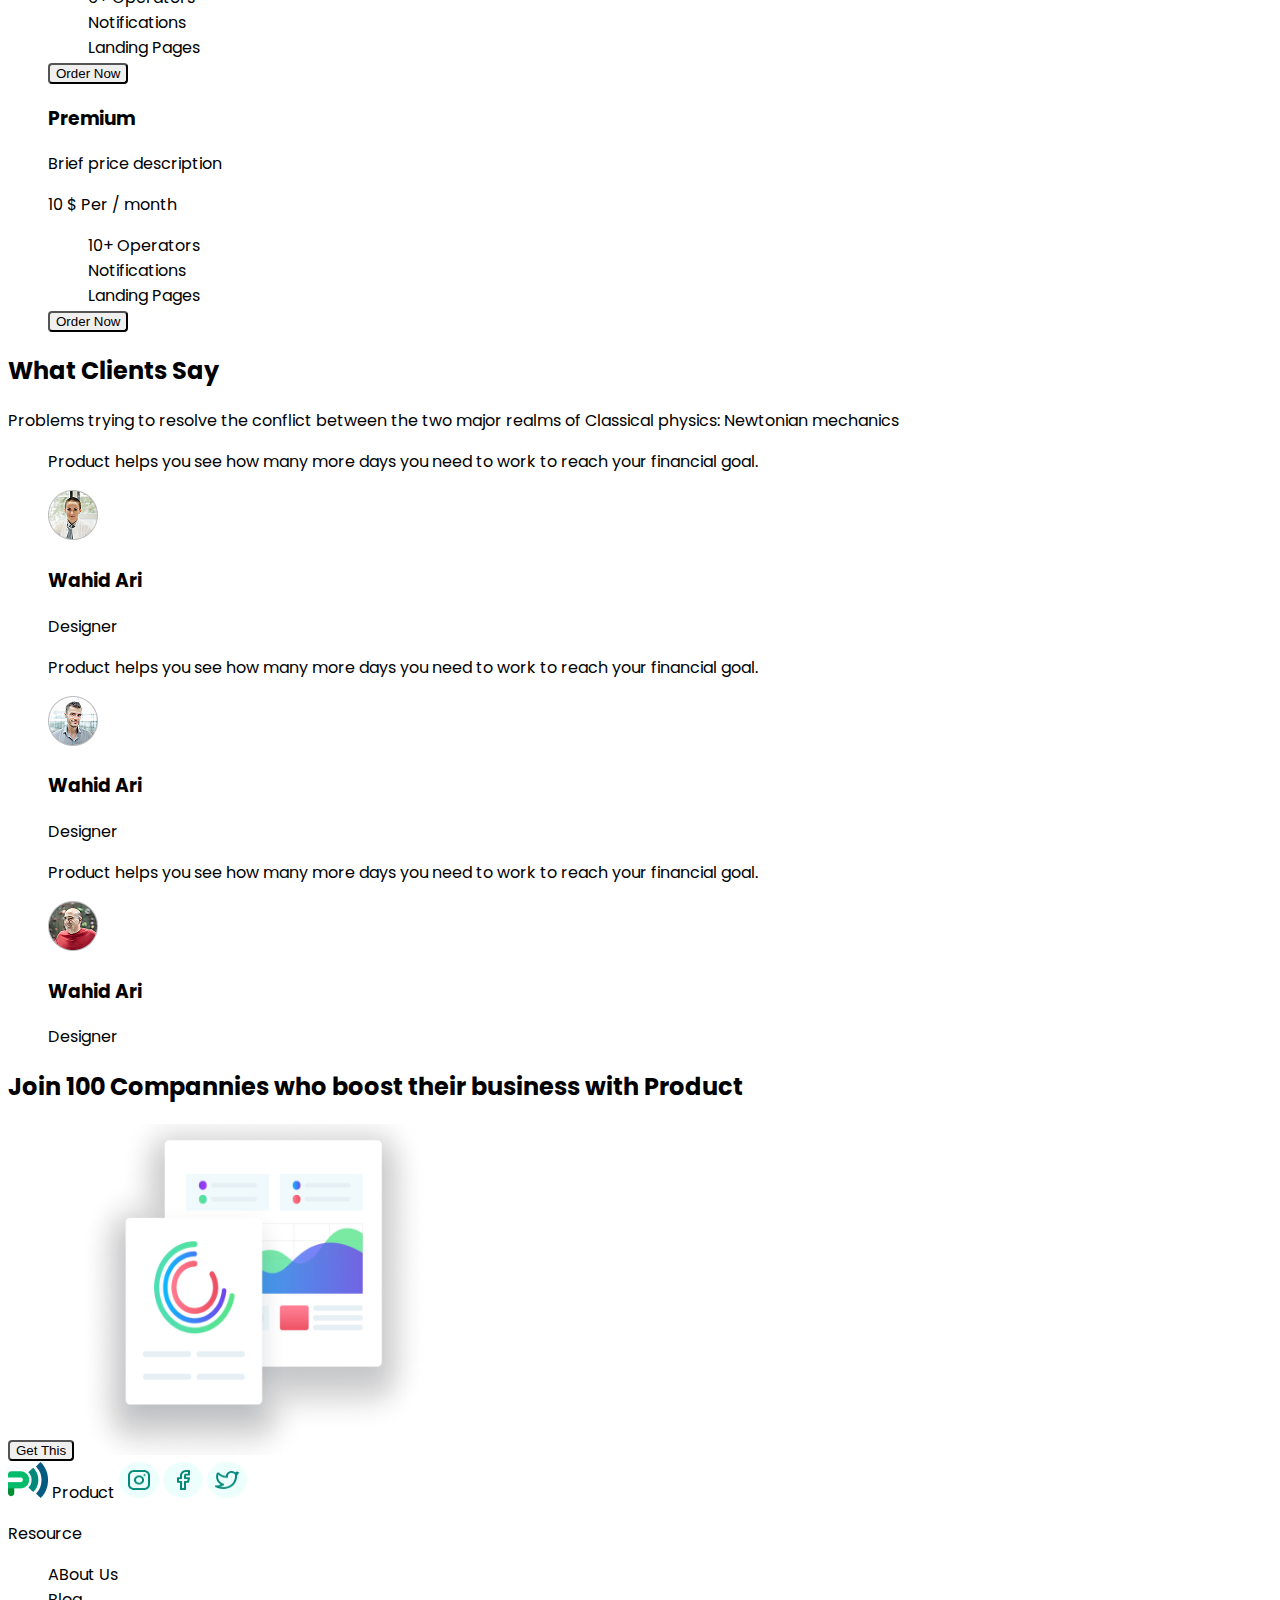
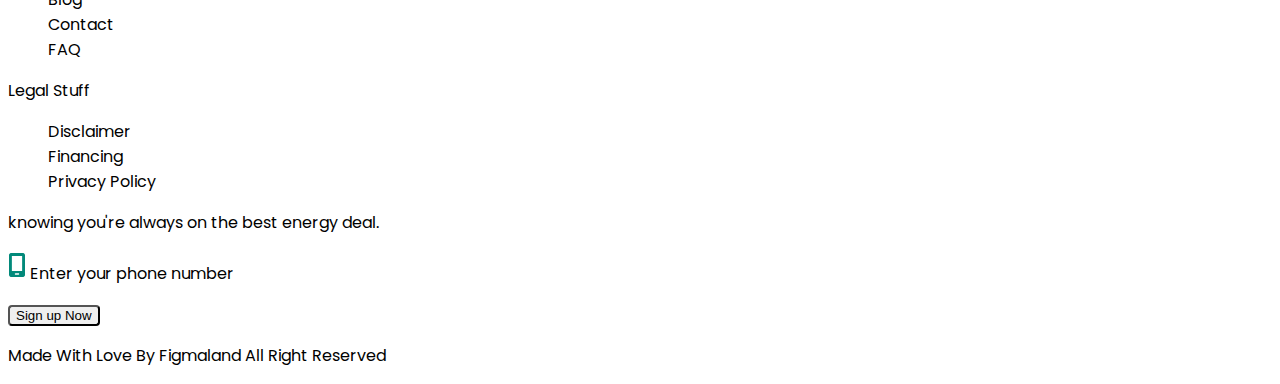
==== commit 666e7f57: "25.03" ====
--- a/index.html
+++ b/index.html
@@ -3,32 +3,43 @@
   <head>
     <meta charset="UTF-8" />
     <meta name="viewport" content="width=device-width, initial-scale=1.0" />
+    <link rel="preconnect" href="https://fonts.googleapis.com" />
+    <link rel="preconnect" href="https://fonts.gstatic.com" crossorigin />
+    <link
+      href="https://fonts.googleapis.com/css2?family=Poppins:wght@400;500;600;700&family=Raleway:wght@100..900&family=Roboto:wght@100..900&display=swap"
+      rel="stylesheet"
+    />
+    <link rel="stylesheet" href="./styles/styles.css" />
     <title>Work at the speed of thought</title>
   </head>
   <body>
-    <header>
-      <a href="./index.html"
-        ><img src="./images/logo.png" alt="Logo" width="40" height="36" />
-        Product</a
-      >
-      <nav>
-        <ul>
-          <li>
-            <a href="">Product</a>
-          </li>
-          <li>
-            <a href="">Pricing</a>
-          </li>
-          <li>
-            <a href="">Customers</a>
-          </li>
-          <li>
-            <a href="">Resources</a>
-          </li>
-        </ul>
-      </nav>
-      <button type="button">Sign In</button>
-      <button type="button">Sign Up</button>
+    <header class="header">
+      <div class="container">
+        <a href="./index.html" class="logo"
+          ><img src="./images/logo.png" alt="Logo" width="40" height="36" />
+          Product</a
+        >
+        <nav>
+          <ul class="nav-list">
+            <li>
+              <a href="./index.html">Product</a>
+            </li>
+            <li>
+              <a href="./index2.html">Pricing</a>
+            </li>
+            <li>
+              <a href="./index1.html">Customers</a>
+            </li>
+            <li>
+              <a href="#footer">Resources</a>
+            </li>
+          </ul>
+        </nav>
+        <div class="header-buttons">
+          <button type="button" class="sign-in-button">Sign In</button>
+          <button type="button" class="sign-up-button">Sign Up</button>
+        </div>
+      </div>
     </header>
 
     <main>
@@ -377,7 +388,7 @@
       </section>
     </main>
 
-    <footer>
+    <footer id="footer">
       <a href="./index.html"
         ><img src="./images/logo.png" alt="Logo" width="40" height="36" />
         Product</a
--- a/styles/styles.css
+++ b/styles/styles.css
@@ -0,0 +1,66 @@
+*,
+*::before,
+*::after {
+  box-sizing: border-box;
+}
+
+body {
+  font-family: Poppins, sans-serif;
+}
+
+a {
+  text-decoration: none;
+  color: inherit;
+}
+
+ul {
+  list-style-type: none;
+}
+
+button {
+  border-radius: 4px;
+  cursor: pointer;
+}
+
+.container {
+  width: 1110px;
+  margin: 0 auto;
+}
+
+.header .container {
+  display: flex;
+  justify-content: space-between;
+  align-items: center;
+}
+
+.logo {
+  font-weight: 700;
+  font-size: 30px;
+  line-height: 0.93333;
+  color: #22343d;
+  display: flex;
+  align-items: center;
+}
+
+.nav-list {
+  display: flex;
+  gap: 30px;
+  font-weight: 400;
+  font-size: 16px;
+  line-height: 1.75;
+  color: #22343d;
+}
+
+.header-buttons {
+  gap: 21px;
+  font-weight: 600;
+  font-size: 16px;
+}
+
+.sign-in-button {
+  text-align: center;
+  color: #173a56;
+  border: 1px solid #bcd0e5;
+  width: 105px;
+  height: 42px;
+}
